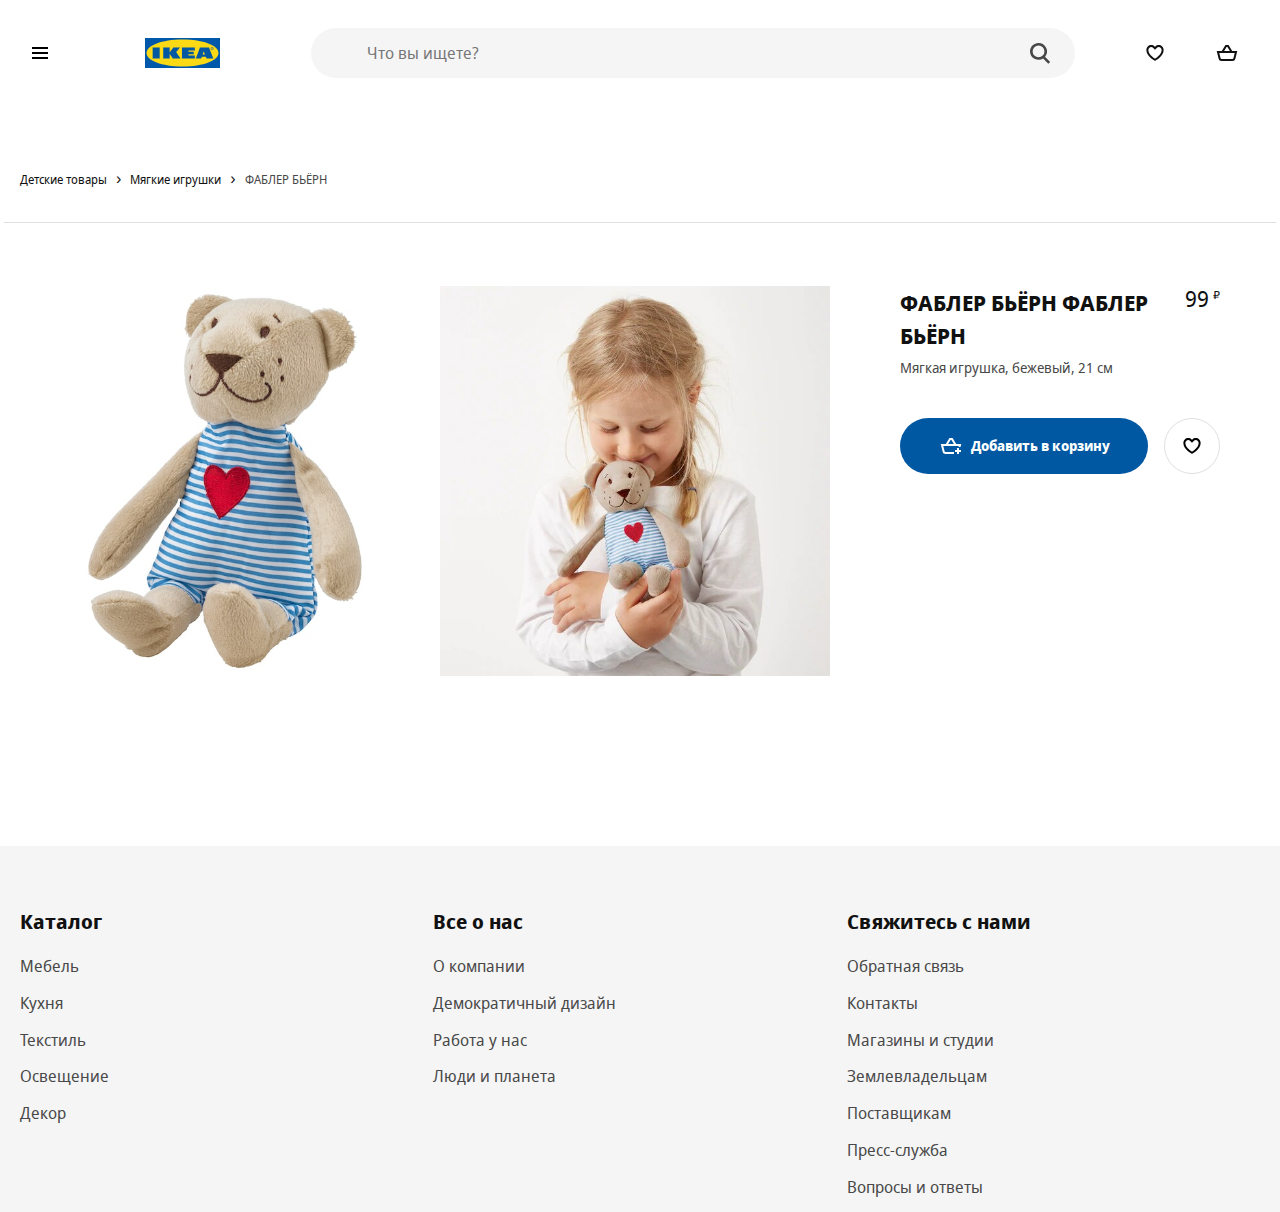
==== card.html @ 9fbd6f0b "добавил файлы в репезеторий" ====
<!DOCTYPE html>
<html lang="en">
<head>
	<meta charset="UTF-8">
	<meta name="viewport" content="width=device-width, user-scalable=no, initial-scale=1.0, maximum-scale=1.0, minimum-scale=1.0">
	<meta http-equiv="X-UA-Compatible" content="ie=edge">
	<link rel="apple-touch-icon" sizes="180x180" href="favicon/apple-touch-icon.png">
	<link rel="icon" type="image/png" sizes="32x32" href="favicon/favicon-32x32.png">
	<link rel="icon" type="image/png" sizes="16x16" href="favicon/favicon-16x16.png">
	<link rel="mask-icon" href="favicon/safari-pinned-tab.svg" color="#0058ab">
	<meta name="msapplication-TileColor" content="#0058ab">
	<meta name="theme-color" content="#0058ab">
	<title>Детские игрушки - IKEA</title>
	<link rel="stylesheet" href="styles/styles.css">

	<script src="script/generateHeader.js" defer></script>
	<script src="script/generateCatalog.js" defer></script>
	<script src="script/generateSubcatalog.js" defer></script>
	<script src="script/generateFooter.js" defer></script>
	<script src="script/main.js" defer></script>

</head>
<body>
<main>
	<div class="container">
		<div class="breadcrumb">
			<nav role="navigation" aria-label="Breadcrumb" class="breadcrumb__nav">
				<ul class="breadcrumb__list">

					<li class="breadcrumb__list-item">
						<a href="goods.html?cat=Детские товары" class="breadcrumb__link"><span>Детские товары</span></a>
					</li>

					<li class="breadcrumb__list-item">
						<a href="goods.html?cat=Мягкие игрушки" class="breadcrumb__link"><span>Мягкие игрушки</span></a>
					</li>

					<li class="breadcrumb__list-item">
						<a href="#" class="breadcrumb__link"><span>ФАБЛЕР БЬЁРН</span></a>
					</li>

				</ul>
			</nav>
		</div>

		<div class="good wrapper">
			<div class="good-images">
				<div class="good-image__item">
					<img src="image/fabler-byorn-myagkaya-igrushka-bezhevyy__0710165_PE727396_S5.jpg" alt="">
				</div>
				<div class="good-image__item">
					<img src="image/fabler-byorn-myagkaya-igrushka-bezhevyy__0876865_PE611124_S5.jpg" alt="">
				</div>
			</div>
			<div class="good-item"> <!-- not-in-stock - нет в наличии-->
				<p class="good-item__new">Новинка</p>

				<div class="good-item__section">
					<div>
						<h2 class="good-item__header">ФАБЛЕР БЬЁРН ФАБЛЕР БЬЁРН</h2>
						<p class="good-item__description">Мягкая игрушка, бежевый, 21 см</p>

					</div>
					<p class="good-item__price">
						<span class="good-item__empty">Нет в наличии</span>
						<span class="good-item__price-value">99</span>
						<span class="good-item__currency">₽</span>
					</p>

				</div>
				<div class="good-item__buttons">
					<button type="button" class="btn btn-good" data-idd="idd001">
						<svg focusable="false" viewBox="0 0 24 24" class="btn-good-svg" aria-hidden="true">
							<path fill-rule="evenodd" clip-rule="evenodd" d="M10.4372 4H10.9993H12.0003H12.9996H13.5616L13.8538 4.48014L17.2112 9.99713H21H22.2806L21.9702 11.2396L21.5303 13H19.4688L19.7194 11.9971H4.28079L5.59143 17.2397C5.70272 17.6848 6.1027 17.9971 6.56157 17.9971H15V19.9971H6.56157C5.18496 19.9971 3.98502 19.0602 3.65114 17.7247L2.02987 11.2397L1.71924 9.99713H3.00002H6.78793L10.145 4.48017L10.4372 4ZM12.4375 6L14.87 9.99713H9.12911L11.5614 6H12.0003H12.4375ZM17.9961 16V14H19.9961V16H21.9961V18H19.9961V20H17.9961V18H15.9961V16H17.9961Z"></path>
						</svg>

						<span class="btn-good__label">Добавить в корзину</span>
					</button>
					<button type="button" class="btn btn-add-wishlist" data-idd="idd001">
						<svg focusable="false" viewBox="0 0 24 24" class="btn-add-wishlist__svg" aria-hidden="true">
							<path fill-rule="evenodd" clip-rule="evenodd" d="M12.336 5.52055C14.2336 3.62376 17.3096 3.62401 19.2069 5.52129C20.2067 6.52115 20.6796 7.85005 20.6259 9.15761C20.6151 12.2138 18.4184 14.8654 16.4892 16.6366C15.4926 17.5517 14.5004 18.2923 13.7593 18.8036C13.3879 19.0598 13.0771 19.2601 12.8574 19.3973C12.7475 19.466 12.6601 19.519 12.5992 19.5555C12.5687 19.5737 12.5448 19.5879 12.5279 19.5978L12.5079 19.6094L12.502 19.6129L12.5001 19.614C12.5001 19.614 12.4989 19.6147 11.9999 18.748C11.501 19.6147 11.5005 19.6144 11.5005 19.6144L11.4979 19.6129L11.4919 19.6094L11.472 19.5978C11.4551 19.5879 11.4312 19.5737 11.4007 19.5555C11.3397 19.519 11.2524 19.466 11.1425 19.3973C10.9227 19.2601 10.612 19.0598 10.2405 18.8036C9.49947 18.2923 8.50726 17.5517 7.51063 16.6366C5.58146 14.8654 3.38477 12.2139 3.37399 9.15765C3.32024 7.85008 3.79314 6.52117 4.79301 5.52129C6.69054 3.62376 9.76704 3.62376 11.6646 5.52129L11.9993 5.856L12.3353 5.52129L12.336 5.52055ZM11.9999 18.748L11.5005 19.6144L11.9999 19.9019L12.4989 19.6147L11.9999 18.748ZM11.9999 17.573C12.1727 17.462 12.384 17.3226 12.6236 17.1573C13.3125 16.6821 14.2267 15.9988 15.1366 15.1634C17.0157 13.4381 18.6259 11.2919 18.6259 9.13506V9.11213L18.627 9.08922C18.6626 8.31221 18.3844 7.52727 17.7926 6.9355C16.6762 5.81903 14.866 5.81902 13.7495 6.9355L13.7481 6.93689L11.9965 8.68166L10.2504 6.9355C9.13387 5.81903 7.3237 5.81903 6.20722 6.9355C5.61546 7.52727 5.33724 8.31221 5.3729 9.08922L5.37395 9.11213V9.13507C5.37395 11.2919 6.98418 13.4381 8.86325 15.1634C9.77312 15.9988 10.6874 16.6821 11.3762 17.1573C11.6159 17.3226 11.8271 17.462 11.9999 17.573Z"></path>
						</svg>
					</button>
				</div>

			</div>
		</div>


	</div>
</main>
</body>
</html>
---- styles/styles.css ----
/*
* Prefixed by https://autoprefixer.github.io
* PostCSS: v7.0.29,
* Autoprefixer: v9.7.6
* Browsers: last 4 version
*/

@font-face {
	font-family: 'Noto Sans';
	src: local('Noto Sans Display Regular'), local('NotoSansDisplay-Regular'), url('../fonts/Notosansdisplayregular.woff2') format('woff2'), url('../fonts/Notosansdisplayregular.woff') format('woff');
	font-weight: 400;
	font-style: normal;
}

@font-face {
	font-family: 'Noto Sans';
	src: local('Noto Sans Display Italic'), local('NotoSansDisplay-Italic'), url('../fonts/Notosansdisplayitalic.woff2') format('woff2'), url('../fonts/Notosansdisplayitalic.woff') format('woff');
	font-weight: 400;
	font-style: italic;
}

@font-face {
	font-family: 'Noto Sans';
	src: local('Noto Sans Display Bold'), local('NotoSansDisplay-Bold'), url('../fonts/Notosansdisplaybold.woff2') format('woff2'), url('../fonts/Notosansdisplaybold.woff') format('woff');
	font-weight: 700;
	font-style: normal;
}

@font-face {
	font-family: 'Noto Sans';
	src: local('Noto Sans Display Bold Italic'), local('NotoSansDisplay-BoldItalic'), url('../fonts/Notosansdisplaybolditalic.woff2') format('woff2'), url('../fonts/Notosansdisplaybolditalic.woff') format('woff');
	font-weight: 700;
	font-style: italic;
}

html {
	-webkit-box-sizing: border-box;
	box-sizing: border-box;
}

*,
*::before,
*::after {
	-webkit-box-sizing: inherit;
	box-sizing: inherit;
}

body {
	min-width: 320px;
	margin: 0;

	background-color: #fff; /*под проект*/
	font-family: Noto Sans, Arial, sans-serif; /*в "" свой шрифт под проект*/

	font-size: 16px;
	color: #111;
	line-height: 1.5;
	-webkit-font-smoothing: subpixel-antialiased;
}

button, input {
	font: inherit;
}

button {
	cursor: pointer;
}

img {
	max-width: 100%;
	width: 100%;
	height: auto;
}

a {
	text-decoration: none;
	color: inherit;
}

ul {
	list-style: none;
	padding: 0;
	margin: 0;
}

h1, h2, h3, p {
	padding: 0;
	margin: 0;
}

/* container */

.container {
	max-width: 100rem;
	margin: 0 auto;
	padding: 0 1.25rem;
}

.visually-hidden {
	position: absolute !important;
	clip: rect(1px 1px 1px 1px);
	clip: rect(1px, 1px, 1px, 1px);
	padding: 0 !important;
	border: 0 !important;
	height: 1px !important;
	width: 1px !important;
	overflow: hidden;
}

/* при работе с float */

.clearfix::after {
	content: "";
	display: table;
	clear: both;
}

header {
	margin-bottom: 3.75rem;
}

.header {
	display: -ms-grid;
	display: grid;
	grid-gap: 1.25rem;
	-ms-grid-columns: 2fr 1.25rem 2fr 1.25rem 16fr 1.25rem 1fr 1.25rem 1fr;
	grid-template-columns: 2fr 2fr 16fr 1fr 1fr;
	-webkit-box-align: center;
	-ms-flex-align: center;
	align-items: center;
	padding: 1.75rem 0;
}

footer {
	background-color: #f5f5f5;
	margin-top: 3.75rem;
	padding: 3.75rem 0 0 0;
}

.footer {
	display: -ms-grid;
	display: grid;
	-ms-grid-columns: 1fr 1fr 1fr;
	grid-template-columns: 1fr 1fr 1fr;
}

.main-header {
	margin-bottom: 1.875rem
}

.btn {
	background-color: transparent;
	outline: transparent;
	border-radius: 50%;
	width: 40px;
	height: 40px;
	display: -webkit-box;
	display: -ms-flexbox;
	display: flex;
	-webkit-box-align: center;
	-ms-flex-align: center;
	align-items: center;
	-webkit-box-pack: center;
	-ms-flex-pack: center;
	justify-content: center;
	border: 1px solid transparent;
}

.btn:hover {
	background-color: #f5f5f5;
	color: #111;
}

.svg-icon {
	fill: currentColor;
}

.logo {
	text-align: center;
	width: 75px;
	height: 30px;

}

.search {
	position: relative;
	-webkit-box-flex: 1;
	-ms-flex-positive: 1;
	flex-grow: 1;
	height: 50px;
	margin: 0 40px;
}

.search-input {
	-webkit-appearance: none;
	-moz-appearance: none;
	appearance: none;
	background-color: #f5f5f5;
	display: block;
	appearance: none;
	width: 100%;
	height: 100%;
	padding: .5rem 3.5rem;
	margin: 0 auto;
	line-height: 1.5;
	border: 0;
	border-radius: 50em;
	outline: 0;
	-webkit-box-shadow: none;
	box-shadow: none;
	-webkit-transition: background .2s;
	-o-transition: background .2s;
	transition: background .2s;
}

.search-btn {
	position: absolute;
	top: 0.9rem;
	right: 0.9rem;
	background-image: url("data:image/svg+xml;charset=utf-8,%3Csvg width='16' height='17' fill='%23484848' xmlns='http://www.w3.org/2000/svg'%3E%3Cpath fill-rule='evenodd' clip-rule='evenodd' d='M6.5 11a4.5 4.5 0 110-9 4.5 4.5 0 010 9zm4.968-.307a6.5 6.5 0 10-1.514 1.315l3.996 3.996 1.414-1.414-3.896-3.897z'/%3E%3C/svg%3E");
	background-repeat: no-repeat;
	background-size: contain;
	width: 2.5rem;
	height: 1.5rem;
	background-position: center;
}

.offer {
	position: relative;
}

.offer-extra {
	position: absolute;
	padding: .9rem;
	color: #111;
	left: 1.25rem;
	bottom: 1.25rem;
	display: -webkit-box;
	display: -ms-flexbox;
	display: flex;
	background: #fff;
	-webkit-box-orient: vertical;
	-webkit-box-direction: normal;
	-ms-flex-direction: column;
	flex-direction: column;
	-webkit-box-align: start;
	-ms-flex-align: start;
	align-items: flex-start;
	max-width: 19rem;
	min-width: 13rem;
	font-size: .9rem;
	line-height: 1.5;
	font-weight: bold;
	word-break: break-word;
}

.offer-arrow {
	display: inline-block;
	height: 1.5rem;
	width: 1.5rem;
	vertical-align: middle;
	fill: currentColor;
	margin-top: 1.875rem;

}


.footer-header {
	line-height: 2rem;
	font-size: 1.25rem;
	padding: 0 0 1rem 0;

}

.footer-list {
	margin-bottom: .8rem;
}

.footer-list > a {
	color: #484848;
}

.footer-list > a:hover {
	color: #111;
	text-decoration: underline;
}

.catalog {
	position: fixed;
	z-index: 999;
	top: 0;
	left: -100%;
	bottom: 0;
	background-color: #fff;
	overflow-y: auto;
	overflow-x: hidden;
	-webkit-transition: left 0.2s 0s;
	-o-transition: left 0.2s 0s;
	transition: left 0.2s 0s;
	width: 20rem;
	padding: 6rem 4rem 3rem;

}

.catalog.open {
	left: 0;
}

.catalog-btn {
	position: absolute;
	top: 3rem;
	left: 3rem;
}

.catalog-list__item,
.subcatalog-list__item {
	cursor: pointer;
	color: #111;


}

.catalog-list__item a,
.subcatalog-list__item a {
	text-decoration: underline;
	display: block;
}

.catalog-list__item a {
	padding: .5rem 1.5rem .5rem 0;
}

.subcatalog-list__item a {
	padding: .5rem 0;
}

.catalog-list__item:hover a,
.subcatalog-list__item:hover a {
	text-decoration: underline;
}

.catalog-list__item.active {
	background-repeat: no-repeat;
	background-position: right 0 center;
	background-image: url('data:image/svg+xml;utf8,<svg width="24" height="24" viewBox="0 0 24 24" fill="none" xmlns="http://www.w3.org/2000/svg"><path fill-rule="evenodd" clip-rule="evenodd" d="M15.5996 11.9999L9.81456 17.7857L8.40026 16.3716L12.7714 11.9999L8.40026 7.62823L9.81457 6.21411L15.5996 11.9999Z" fill="%23959595"/></svg>');
}

.subcatalog {
	position: fixed;
	z-index: 998;
	top: 0;
	left: -100%;
	bottom: 0;
	background-color: #fff;
	overflow-y: auto;
	overflow-x: hidden;
	-webkit-transition: left, right 0.2s 0s;
	-o-transition: left, right 0.2s 0s;
	transition: left, right 0.2s 0s;
	width: 25rem;
	padding: 6rem 4rem 3rem;
	border-left: 2px solid #ccc;
}

.subcatalog.subopen {
	left: 20rem;
	display: block;
}

.overlay {
	display: block;
	position: fixed;
	z-index: 899;
	top: 0;
	bottom: 0;
	right: 0;
	left: 0;
	background-color: black;
	-webkit-transition: all .2s ease;
	-o-transition: all .2s ease;
	transition: all .2s ease;
	opacity: 0;
	pointer-events: none;
}

.overlay.active {
	opacity: 0.25;
	pointer-events: all;
}


.wrapper {
	position: relative;
	margin-top: 4rem;
}

.wrapper:before {
	content: '';
	width: calc(100% + 2rem);
	display: block;
	position: absolute;
	top: -2rem;
	z-index: 99;
	margin: 0 -1rem;
	border-bottom: 1px solid #dfdfdf;
}

.good {
	display: -ms-grid;
	display: grid;
	-ms-grid-columns: minmax(0, 1fr) 1.25rem minmax(0, 1fr) 1.25rem minmax(0, 1fr) 1.25rem minmax(0, 1fr) 1.25rem minmax(0, 1fr) 1.25rem minmax(0, 1fr) 1.25rem minmax(0, 1fr) 1.25rem minmax(0, 1fr) 1.25rem minmax(0, 1fr) 1.25rem minmax(0, 1fr) 1.25rem minmax(0, 1fr) 1.25rem minmax(0, 1fr);
	grid-template-columns: repeat(12, minmax(0, 1fr));
	grid-column-gap: 1.25rem;
	padding-top: 2rem;
}

.good-images {
	display: -webkit-box;
	display: -ms-flexbox;
	display: flex;
	-ms-flex-wrap: wrap;
	flex-wrap: wrap;
	-ms-grid-column: 1;
	grid-column-start: 1;
	-ms-grid-column-span: 8;
	grid-column-end: 9;
	-ms-flex-pack: distribute;
	justify-content: space-around;


}

.good-image__item {
	width: calc(50% - 1.25rem);
	margin-left: .625rem;
	margin-right: .625rem;
	min-height: 500px;
}


.good-item {
	-ms-grid-column: 9;
	grid-column-start: 9;
	-ms-grid-column-span: 4;
	grid-column-end: 13;
	padding: 0 2.5rem;
}

.good-item__section {
	margin-bottom: 2.5rem;
}

.good-item__new {
	display: none;
}


.good-item__empty {
	display: none;
}

.not-in-stock .good-item__empty {
	display: block;
}

.not-in-stock .btn-good {
	display: none;
}

.good-item__header {
	font-size: 1.375rem;
	line-height: 1.5;
	font-weight: 700;
	text-transform: uppercase;
	margin-bottom: .3rem;
}

.good-item__description {
	line-height: 1.5;
	letter-spacing: 0;
	font-weight: 400;
	color: #484848;
	font-size: .875rem;
}

.good-item__price {
	white-space: nowrap;
	text-align: right;
}

.good-item__section {
	display: -webkit-box;
	display: -ms-flexbox;
	display: flex;
	-webkit-box-pack: justify;
	-ms-flex-pack: justify;
	justify-content: space-between;
}

.good-item__price-value {
	line-height: 1.1875;
	font-size: 1.375rem;
}

.good-item__currency {
	line-height: .9;
	font-size: .6875rem;
	vertical-align: text-top;
}

.not-in-stock .good-item__price-value,
.not-in-stock .good-item__currency {
	display: none;
}

.good-item__buttons {
	display: -webkit-box;
	display: -ms-flexbox;
	display: flex;
	-webkit-box-pack: justify;
	-ms-flex-pack: justify;
	justify-content: space-between;
	-webkit-box-align: center;
	-ms-flex-align: center;
	align-items: center;
	width: 100%;
}

.btn-good {
	margin-right: 1rem;
	-webkit-box-flex: 1;
	-ms-flex-positive: 1;
	flex-grow: 1;
	-ms-flex-negative: 1;
	flex-shrink: 1;
	position: relative;
	background: #0058a3;
	color: #fff;
	border-radius: 52px;
	padding: 0 2rem;
	display: -webkit-box;
	display: -ms-flexbox;
	display: flex;
	height: 3.5rem;
	-webkit-box-align: center;
	-ms-flex-align: center;
	align-items: center;
}

.btn-good-svg {
	margin-right: .5rem;
	vertical-align: top;
	-ms-flex-negative: 0;
	flex-shrink: 0;
	display: inline-block;
	height: 1.5rem;
	width: 1.5rem;
	fill: #fff;
}

.btn-good:hover {
	color: #0058a3;
}

.btn-good:hover .btn-good-svg {
	fill: #0058a3;
}

.btn-good__label {
	text-align: center;
	border: 0;
	font-weight: 700;
	font-size: .875rem;
	line-height: 1.42857;
}

.btn-add-wishlist {
	background: rgba(0, 0, 0, 0);
	color: #111;
	border-radius: 40px;
	padding: 0 .9375rem;
	border: 1px solid #dfdfdf;
	height: 3.5rem;
	width: 3.5rem;
	margin-left: auto;
}

.btn-add-wishlist__svg {
	height: 1.5rem;
	width: 1.5rem;

}

.btn-add-wishlist:hover .btn-add-wishlist__svg {
	fill: red;
}

.btn-add-wishlist.contains-wishlist .btn-add-wishlist__svg {
	fill: red;

}

.btn-add-wishlist:hover.contains-wishlist .btn-add-wishlist__svg {
	fill: black;
}


.goods-list {
	display: -ms-grid;
	display: grid;
	grid-template-columns: repeat(4, 1fr);
}

.goods-list__item {
	margin-bottom: 2rem;
}


.goods-item {
	position: relative;
	display: -webkit-box;
	display: -ms-flexbox;
	display: flex;
	-webkit-box-orient: vertical;
	-webkit-box-direction: normal;
	-ms-flex-direction: column;
	flex-direction: column;
	-webkit-box-pack: justify;
	-ms-flex-pack: justify;
	justify-content: space-between;
	height: 100%;
}

.goods-item__img {
	height: 380px;
	display: table-cell;
	vertical-align: middle
}


.btn-add-card {
	position: absolute;
	opacity: 0;
	-webkit-transition: opacity 0.2s 0s;
	-o-transition: opacity 0.2s 0s;
	transition: opacity 0.2s 0s;
	right: 1rem;
	bottom: 0.5rem;
	background-color: rgb(0, 88, 163);
	border: 1px solid rgb(0, 88, 163);
	background-repeat: no-repeat;
	background-position: center;
	background-image: url("data:image/svg+xml;utf8,<svg width='24' height='24' xmlns='http://www.w3.org/2000/svg' viewBox='0 0 24 24'><path fill-rule='evenodd' clip-rule='evenodd' d='M10.4372 4H10.9993H12.0003H12.9996H13.5616L13.8538 4.48014L17.2112 9.99713H21H22.2806L21.9702 11.2396L21.5303 13H19.4688L19.7194 11.9971H4.28079L5.59143 17.2397C5.70272 17.6848 6.1027 17.9971 6.56157 17.9971H15V19.9971H6.56157C5.18496 19.9971 3.98502 19.0602 3.65114 17.7247L2.02987 11.2397L1.71924 9.99713H3.00002H6.78793L10.145 4.48017L10.4372 4ZM12.4375 6L14.87 9.99713H9.12911L11.5614 6H12.0003H12.4375ZM17.9961 16V14H19.9961V16H21.9961V18H19.9961V20H17.9961V18H15.9961V16H17.9961Z' fill='white' /></svg>");
}

.btn-add-card:hover {
	background-color: rgb(255, 255, 255);
	background-image: url("data:image/svg+xml;utf8,<svg width='24' height='24' xmlns='http://www.w3.org/2000/svg' viewBox='0 0 24 24'><path fill-rule='evenodd' clip-rule='evenodd' d='M10.4372 4H10.9993H12.0003H12.9996H13.5616L13.8538 4.48014L17.2112 9.99713H21H22.2806L21.9702 11.2396L21.5303 13H19.4688L19.7194 11.9971H4.28079L5.59143 17.2397C5.70272 17.6848 6.1027 17.9971 6.56157 17.9971H15V19.9971H6.56157C5.18496 19.9971 3.98502 19.0602 3.65114 17.7247L2.02987 11.2397L1.71924 9.99713H3.00002H6.78793L10.145 4.48017L10.4372 4ZM12.4375 6L14.87 9.99713H9.12911L11.5614 6H12.0003H12.4375ZM17.9961 16V14H19.9961V16H21.9961V18H19.9961V20H17.9961V18H15.9961V16H17.9961Z' fill='rgb(0, 88, 163)' /></svg>");

}

.goods-item:hover .btn-add-card {
	opacity: 1;
}

.goods-item__header {
	margin-top: auto;
	margin-bottom: 1rem;
}

.goods-item__new {
	line-height: 1.42857;
	color: #ca5008;
	font-weight: 700;
	font-size: 0.8rem;
}

.goods-item__link {
	display: block;
	height: 100%;
}

.goods-item__description {
	margin-bottom: 1rem;
	font-size: .875rem;
	line-height: 1.42857;
}

.goods-item__price {
	min-height: calc(40px + 0.5rem);
	padding-bottom: 0.5rem;
	font-weight: 700;
}

.goods-item__price-value {
	font-size: 1.375rem;
}

.goods-item__currency {
	line-height: .9;
	font-size: .6875rem;
	vertical-align: text-top;
}


.breadcrumb__list-item {
	display: inline;
}

.breadcrumb__list-item:after {
	content: "\0203A";
	display: inline;
	margin: 0 .3125rem;
	font-size: 1rem;
	line-height: 1.125;
}

.breadcrumb__list-item:last-child:after {
	content: "";
}

.breadcrumb__link {
	font-size: .75rem;
	line-height: 1.5;
	font-weight: 400;
	vertical-align: middle;
}

.breadcrumb__list-item:last-child .breadcrumb__link {
	color: #484848;
	pointer-events: none;
	cursor: auto;
}

.cart-wrapper {
	max-width: 768px;
}

.cart-header {
	text-align: center;
}

.product {
	display: -ms-grid;
	display: grid;
	-ms-grid-columns: 152px 4fr 6fr;
	grid-template-columns: 152px 4fr 6fr;
	-ms-grid-rows: auto;
	grid-template-rows: auto;
	font-size: .81rem;
	line-height: 1.385;
}

.product > *:nth-child(1) {
	-ms-grid-row: 1;
	-ms-grid-column: 1;
}

.product > *:nth-child(2) {
	-ms-grid-row: 1;
	-ms-grid-column: 2;
}

.product > *:nth-child(3) {
	-ms-grid-row: 1;
	-ms-grid-column: 3;
}

.product__image-container {
	-ms-grid-column: 1;
	grid-column: 1;
	-ms-grid-row: 1;
	-ms-grid-row-span: 2;
	grid-row: 1/3;
	padding-right: 1rem;
}

.product__description {
	-ms-grid-column: 2;
	grid-column: 2;
	-ms-grid-row: 1;
	grid-row: 1;
}

.product__name {
	font-size: 1.2rem;
	margin-bottom: .5rem;
	font-weight: 700;
	text-transform: uppercase;
	word-break: break-word;
}

.product__prices {
	-ms-grid-column: 3;
	grid-column: 3;
	-ms-grid-row: 1;
	grid-row: 1;
	text-align: right;
	padding-top: 0;
}

.product__controls {
	-ms-grid-column: 3;
	grid-column: 3;
	-ms-grid-row: 2;
	grid-row: 2;
	margin-top: .5rem;
	display: -webkit-box;
	display: -ms-flexbox;
	display: flex;
	-webkit-box-pack: end;
	-ms-flex-pack: end;
	justify-content: flex-end;
}

.btn-remove {
	color: #444;
	border-color: #666;
	border-radius: unset;
}

.product__total {
	font-weight: 700;
	font-size: 1.06rem;
	line-height: 1.2;
}

.product-controls__remove {
	width: 12.5%;
}

.product-controls__quantity {
	width: 25%;
	margin-left: .5rem;
}

.cart-header {
	margin-bottom: 3rem;
}

.cart-item {
	margin-bottom: 2rem;
}

.cart-total {
	display: -webkit-box;
	display: -ms-flexbox;
	display: flex;
	-webkit-box-pack: justify;
	-ms-flex-pack: justify;
	justify-content: space-between;
	padding: .35rem 0;
	font-weight: 700;
	font-size: 14px;
	text-align: initial;
	border: dashed #cacaca;
	border-width: 1px 0;
}

.cart-checkout {
	color: #ffffff;
	padding: 12px 62px;
	background-color: #3a6e9f;
	border: none;
	display: block;
	margin: 1rem auto;
}

.cart-form {
	margin: 1rem 0;
	text-align: center;
}

.cart-form label {
	display: block;
	margin: 1rem;
}

select {
	width: 100%;
	max-width: 352px;
	height: 40px;
	margin: 0;
	padding: 0 10px;
	border: 1px solid #666;
	border-radius: 2px;
	background: #fff url(../image/chevron-down-thin-24.1667eab2.svg) no-repeat right 8px center/1.5rem;
	-webkit-appearance: none;
	-moz-appearance: none;
	appearance: none;
	font-size: 1rem;
	line-height: 1.15;
	font-family: inherit;
	text-transform: none;
}

@media (max-width: 1200px) {
	.goods-list {
		grid-template-columns: repeat(3, 1fr);
	}
}

@media (max-width: 768px) {
	.goods-list {
		grid-template-columns: repeat(2, 1fr);
	}

	.header {
		-ms-grid-columns: 1fr 1.25rem 2fr 1.25rem 1fr 1.25rem 1fr;
		grid-template-columns: 1fr 2fr 1fr 1fr;
		-ms-grid-rows: auto 1.25rem auto 1.25rem auto;
		grid-template-areas: "burger logo wishlist cart" "main main . sidebar" "footer footer footer footer";
	}

	.btn-burger {
		grid-area: burger;
	}

	.logo {
		grid-area: logo;
	}

	.btn-wishlist {
		grid-area: wishlist;
	}

	.btn-cart {
		grid-area: cart;
	}

	.search {
		grid-area: search;
		-ms-grid-row: 2;
		grid-row: 2;
		-ms-grid-column-span: 5;
		grid-column-end: 6;
		-ms-grid-column: 1;
		grid-column-start: 1;
		margin: 0;
	}

	.footer {
		-ms-grid-rows: auto;
		grid-template-rows: auto;
		-webkit-box-pack: center;
		-ms-flex-pack: center;
		justify-content: center;
		grid-template-areas: "catalog" "about" "connection";
		-ms-grid-columns: 300px;
		grid-template-columns: 300px

	}

	.footer-catalog {
		grid-area: catalog;
		margin-bottom: 50px;
	}

	.footer-about {
		grid-area: about;
		margin-bottom: 50px;
	}

	.footer-connection {
		grid-area: connection;
		margin-bottom: 50px;
	}

	.catalog {
		width: 50%;
	}

	.subcatalog {
		width: 50%;
		left: auto;
		right: -100%;
	}

	.subcatalog.subopen {
		right: 0;
		left: auto;
	}
}

@media (max-width: 768px) {

	.footer-catalog {
		-ms-grid-row: 1;
		-ms-grid-column: 1

	}

	.footer-about {
		-ms-grid-row: 2;
		-ms-grid-column: 1

	}

	.footer-connection {
		-ms-grid-row: 3;
		-ms-grid-column: 1

	}
}

@media (max-width: 768px) {

	.btn-burger {
		-ms-grid-row: 1;
		-ms-grid-column: 1;
	}

	.logo {
		-ms-grid-row: 1;
		-ms-grid-column: 3;
	}

	.btn-wishlist {
		-ms-grid-row: 1;
		-ms-grid-column: 5;
	}

	.btn-cart {
		-ms-grid-row: 1;
		-ms-grid-column: 7;
	}
}

@media (max-width: 576px) {
	.goods-list {
		-ms-grid-columns: 1fr;
		grid-template-columns: 1fr;
	}

	.catalog {
		width: 100%;
	}

	.subcatalog {
		z-index: 999;
		width: 100%;
	}

	.subcatalog.subopen {
		right: 0;
	}
}
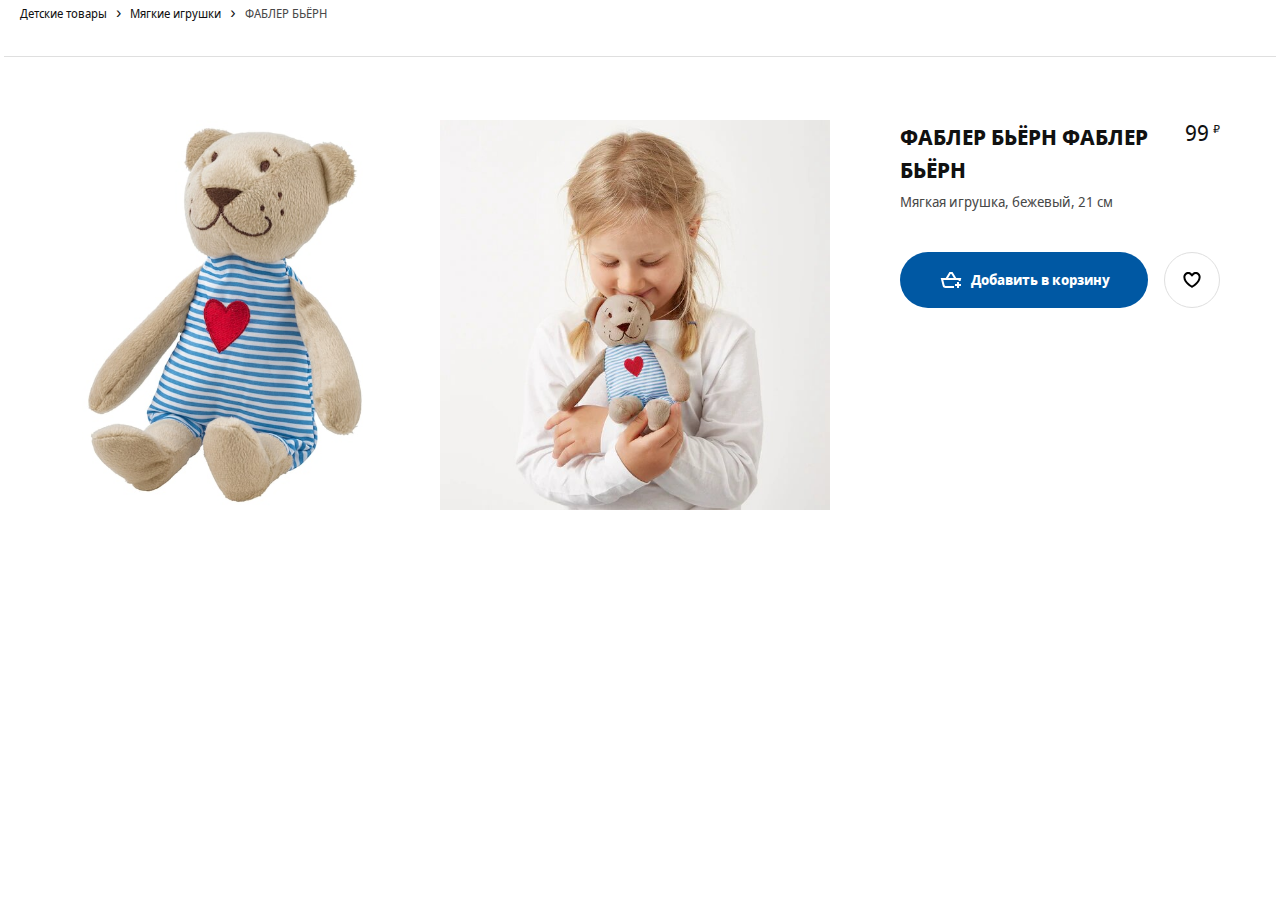
==== commit 16e93fcf: "day 2" ====
--- a/card.html
+++ b/card.html
@@ -13,11 +13,7 @@
 	<title>Детские игрушки - IKEA</title>
 	<link rel="stylesheet" href="styles/styles.css">
 
-	<script src="script/generateHeader.js" defer></script>
-	<script src="script/generateCatalog.js" defer></script>
-	<script src="script/generateSubcatalog.js" defer></script>
-	<script src="script/generateFooter.js" defer></script>
-	<script src="script/main.js" defer></script>
+	<script src="script/index.js" defer type="module"></script>
 
 </head>
 <body>
--- a/styles/styles.css
+++ b/styles/styles.css
@@ -608,6 +608,7 @@
 .goods-list {
 	display: -ms-grid;
 	display: grid;
+	grid-gap: 1.25rem;
 	grid-template-columns: repeat(4, 1fr);
 }
 
